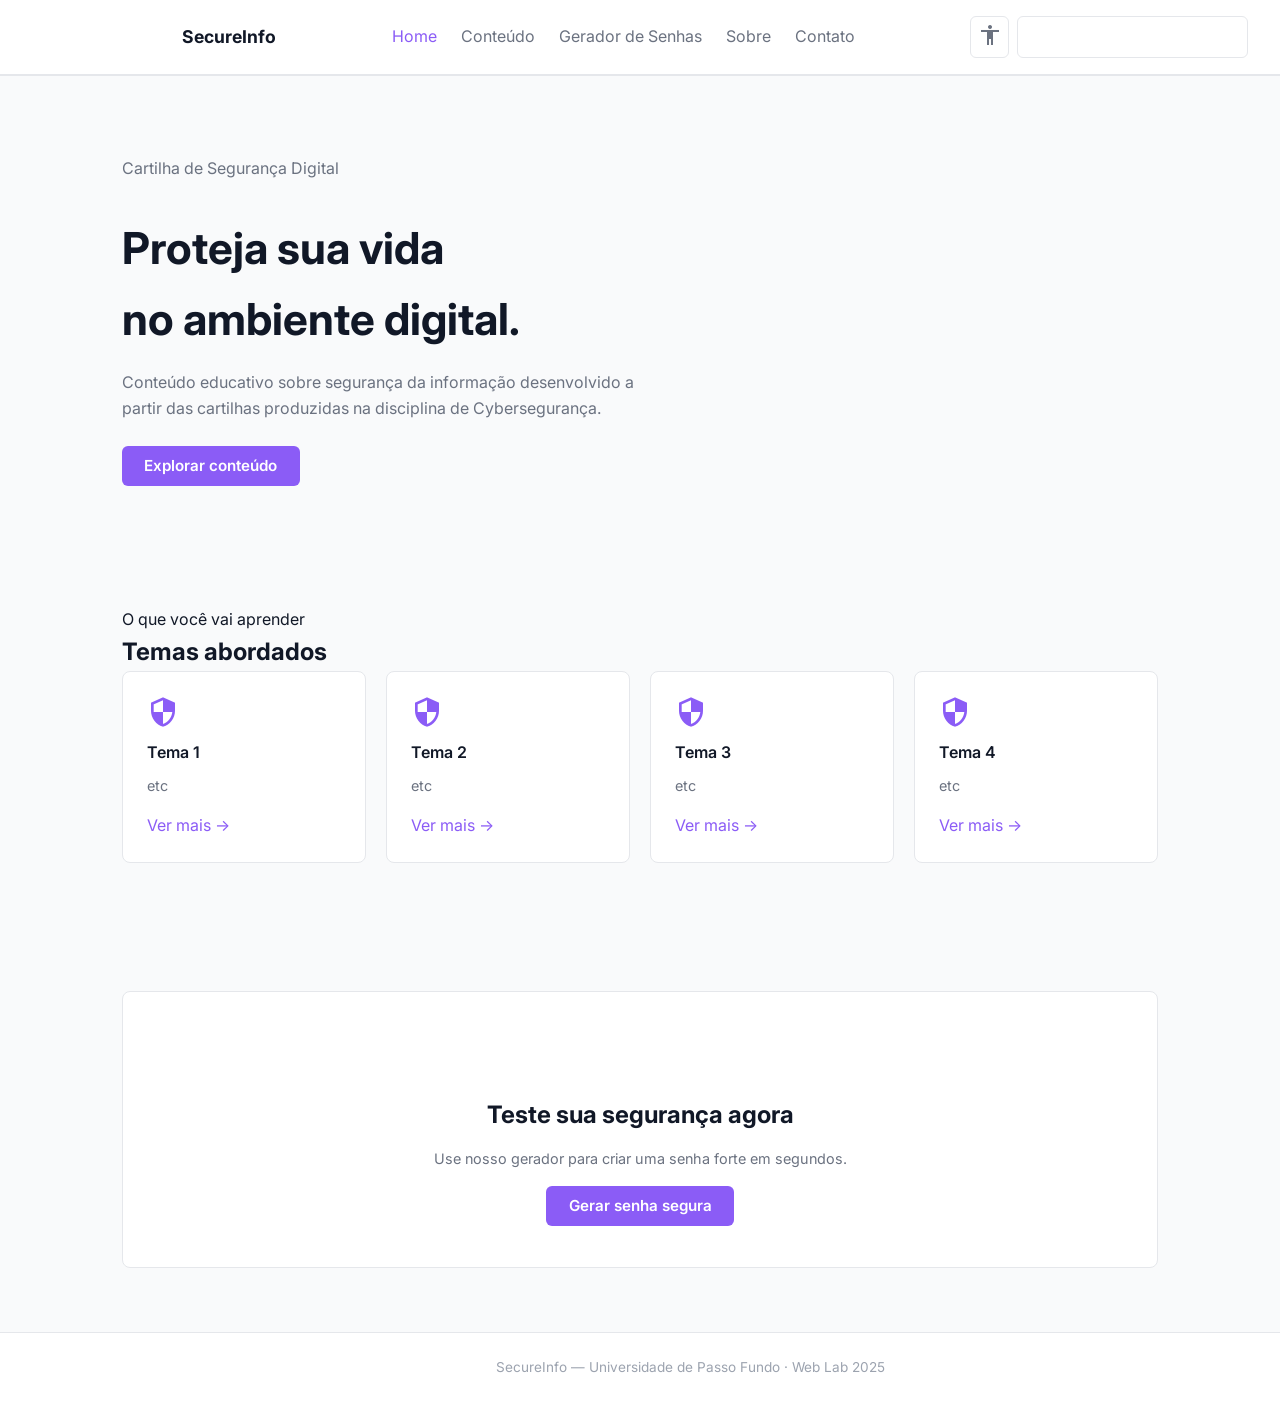
==== index.html @ 97a74489 "first commit" ====
<!DOCTYPE html>
<html lang="pt-BR" data-theme="light">
<head>
  <meta charset="UTF-8" />
  <meta name="viewport" content="width=device-width, initial-scale=1.0" />
  <title>SecureInfo — Segurança da Informação</title>

  <!-- CSS -->
  <link rel="stylesheet" href="css/themes.css" />
  <link rel="stylesheet" href="css/accessibility.css" />
  <link rel="stylesheet" href="css/style.css" />
</head>
<body>

  <!-- HEADER / NAVBAR -->
  <header>
    <nav>
      <a href="index.html" class="nav-logo">
        <span class="material-icons">shield</span>
        SecureInfo
      </a>

      <ul class="nav-links">
        <li><a href="index.html" class="active">Home</a></li>
        <li><a href="content1.html">Conteúdo</a></li>
        <li><a href="seguranca.html">Gerador de Senhas</a></li>
        <li><a href="sobre.html">Sobre</a></li>
        <li><a href="contato.html">Contato</a></li>
      </ul>

      <div class="nav-actions">
        <!-- tamanho de fonte -->
        <button
          id="btn-accessibility"
          class="btn-icon"
          title="Aumentar fonte"
          aria-label="Alternar tamanho da fonte"
        >
          <span class="material-icons">accessibility</span>
        </button>

        <!-- Dark / Light theme -->
        <button
          id="btn-theme"
          class="btn-icon"
          title="Alternar tema"
          aria-label="Alternar tema claro e escuro"
        >
          <span class="material-icons" id="theme-icon">dark_mode</span>
        </button>
      </div>
    </nav>
  </header>

  <!-- MAIN -->
  <main>

    <!-- HERO -->
    <section id="hero">
      <div class="container">
        <p class="section-label">Cartilha de Segurança Digital</p>
        <h1>Proteja sua vida<br>no ambiente digital.</h1>
        <p class="section-subtitle">
          Conteúdo educativo sobre segurança da informação desenvolvido a partir
          das cartilhas produzidas na disciplina de Cybersegurança.
        </p>
        <a href="content1.html" class="btn-primary">Explorar conteúdo</a>
      </div>
    </section>

    <!-- TÓPICOS -->
    <section id="topics">
      <div class="container">
        <p class="section-label">O que você vai aprender</p>
        <h2 class="section-title">Temas abordados</h2>

        <div class="topics-grid">

          <article class="card">
            <span class="material-icons card-icon">security</span>
            <h3>Tema 1</h3>
            <p>etc</p>
            <a href="content1.html">Ver mais →</a>
          </article>

          <article class="card">
            <span class="material-icons card-icon">security</span>
            <h3>Tema 2</h3>
            <p>etc</p>
            <a href="content1.html">Ver mais →</a>
          </article>

          <article class="card">
            <span class="material-icons card-icon">security</span>
            <h3>Tema 3</h3>
            <p>etc</p>
            <a href="content2.html">Ver mais →</a>
          </article>

          <article class="card">
            <span class="material-icons card-icon">security</span>
            <h3>Tema 4</h3>
            <p>etc</p>
            <a href="content2.html">Ver mais →</a>
          </article>

        </div>
      </div>
    </section>

    <!-- Seção gerador de senhas -->
    <section id="secao-senha">
      <div class="container">
        <div class="card">
          <span class="material-icons">password</span>
          <h2>Teste sua segurança agora</h2>
          <p>Use nosso gerador para criar uma senha forte em segundos.</p>
          <a href="seguranca.html" class="btn-primary">Gerar senha segura</a>
        </div>
      </div>
    </section>

  </main>

  <!-- FOOTER -->
  <footer>
    <div class="container">
      <p>
        <span class="material-icons" style="font-size:1rem;vertical-align:middle;">shield</span>
        SecureInfo — Universidade de Passo Fundo · Web Lab 2025
      </p>
    </div>
  </footer>

  <!-- JS -->
  <script src="js/theme.js"></script>
  <script src="js/accessibility.js"></script>

</body>
</html>
---- css/themes.css ----
/* THEMES.CSS — Dark / Light theme */

/* Light Theme (padrão) */
body {
  background-color: #F9FAFB;
  color: #111827;
}

body.dark {
  background-color: #0F1117;
  color: #F3F4F6;
}

/* Header */
header {
  background-color: #FFFFFF;
  border-bottom: 1px solid #E5E7EB;
}

body.dark header {
  background-color: #1A1D27;
  border-bottom: 1px solid #2D3148;
}

/* Cards */
.card {
  background-color: #FFFFFF;
  border: 1px solid #E5E7EB;
}

body.dark .card {
  background-color: #1E2130;
  border: 1px solid #2D3148;
}

/* Texto secundário */
.text-secondary {
  color: #6B7280;
}

body.dark .text-secondary {
  color: #9CA3AF;
}

/* Footer */
footer {
  background-color: #FFFFFF;
  border-top: 1px solid #E5E7EB;
  color: #9CA3AF;
}

body.dark footer {
  background-color: #1A1D27;
  border-top: 1px solid #2D3148;
}

/* Links de navegação */
.nav-links a {
  color: #6B7280;
}

body.dark .nav-links a {
  color: #9CA3AF;
}
---- css/accessibility.css ----
/* ACCESSIBILITY.CSS — Tamanho de fonte */

/* Tamanho padrão */
body {
  font-size: 16px;
}

/* Tamanho aumentado */
body.font-large {
  font-size: 20px;
}

body.font-large h1 { font-size: 2.5rem; }
body.font-large h2 { font-size: 2rem; }
body.font-large h3 { font-size: 1.5rem; }
body.font-large p  { font-size: 1.25rem; }
---- css/style.css ----
/* STYLE.CSS — Estilos gerais */

/* Google Fonts */
@import url('https://fonts.googleapis.com/css2?family=Inter:wght@400;600;700&display=swap');
@import url('https://fonts.googleapis.com/icon?family=Material+Icons');

/* Reset */
* {
  margin: 0;
  padding: 0;
  box-sizing: border-box;
}

body {
  font-family: 'Inter', sans-serif;
  line-height: 1.6;
}

a {
  text-decoration: none;
  color: #8B5CF6;
}

a:hover {
  color: #7C3AED;
}

/* ── Navbar ── */
nav {
  display: flex;
  align-items: center;
  justify-content: space-between;
  padding: 1rem 2rem;
  background-color: #FFFFFF;
  border-bottom: 1px solid #E5E7EB;
}

.nav-logo {
  font-size: 1.1rem;
  font-weight: 700;
  color: #111827;
  display: flex;
  align-items: center;
  gap: 0.4rem;
}

.nav-logo .material-icons {
  color: #8B5CF6;
}

.nav-links {
  display: flex;
  gap: 1.5rem;
  list-style: none;
}

.nav-links a {
  color: #6B7280;
}

.nav-links a:hover,
.nav-links a.active {
  color: #8B5CF6;
}

.nav-actions {
  display: flex;
  gap: 0.5rem;
}

.btn-icon {
  background: none;
  border: 1px solid #E5E7EB;
  border-radius: 6px;
  padding: 0.4rem;
  cursor: pointer;
  color: #6B7280;
}

.btn-icon:hover {
  color: #8B5CF6;
  border-color: #8B5CF6;
}

/* ── Container ── */
.container {
  max-width: 1100px;
  margin: 0 auto;
  padding: 0 2rem;
}

/* ── Seções ── */
section {
  padding: 4rem 0;
}

/* ── Botão principal ── */
.btn-primary {
  background-color: #8B5CF6;
  color: #fff;
  border: none;
  border-radius: 6px;
  padding: 0.65rem 1.4rem;
  font-size: 0.95rem;
  font-weight: 600;
  cursor: pointer;
}

.btn-primary:hover {
  background-color: #7C3AED;
  color: #fff;
}

/* ── Cards ── */
.card {
  background-color: #FFFFFF;
  border: 1px solid #E5E7EB;
  border-radius: 8px;
  padding: 1.5rem;
}

/* ── Hero ── */
#hero {
  padding: 5rem 0 4rem;
}

#hero h1 {
  font-size: 2.75rem;
  font-weight: 700;
  margin-bottom: 1rem;
}

#hero p {
  color: #6B7280;
  max-width: 520px;
  margin-bottom: 2rem;
}

/* ── Temas ── */
#temas h2 {
  font-size: 1.5rem;
  margin-bottom: 1.5rem;
}

.topics-grid {
  display: grid;
  grid-template-columns: repeat(4, 1fr);
  gap: 1.25rem;
}

.card .material-icons {
  color: #8B5CF6;
  font-size: 2rem;
  margin-bottom: 0.75rem;
  display: block;
}

.card h3 {
  font-size: 1rem;
  font-weight: 600;
  margin-bottom: 0.5rem;
}

.card p {
  font-size: 0.9rem;
  color: #6B7280;
  margin-bottom: 1rem;
}

/* ── Seção gerador de senhas ── */
#secao-senha .card {
  text-align: center;
  padding: 3rem 2rem;
}

#secao-senha .material-icons {
  font-size: 2.5rem;
  color: #8B5CF6;
  margin-bottom: 1rem;
  display: block;
}

#secao-senha h2 {
  font-size: 1.5rem;
  margin-bottom: 0.75rem;
}

#secao-senha p {
  color: #6B7280;
  margin-bottom: 1.5rem;
}

/* ── Footer ── */
footer {
  background-color: #FFFFFF;
  border-top: 1px solid #E5E7EB;
  text-align: center;
  padding: 1.5rem;
  font-size: 0.85rem;
  color: #9CA3AF;
}
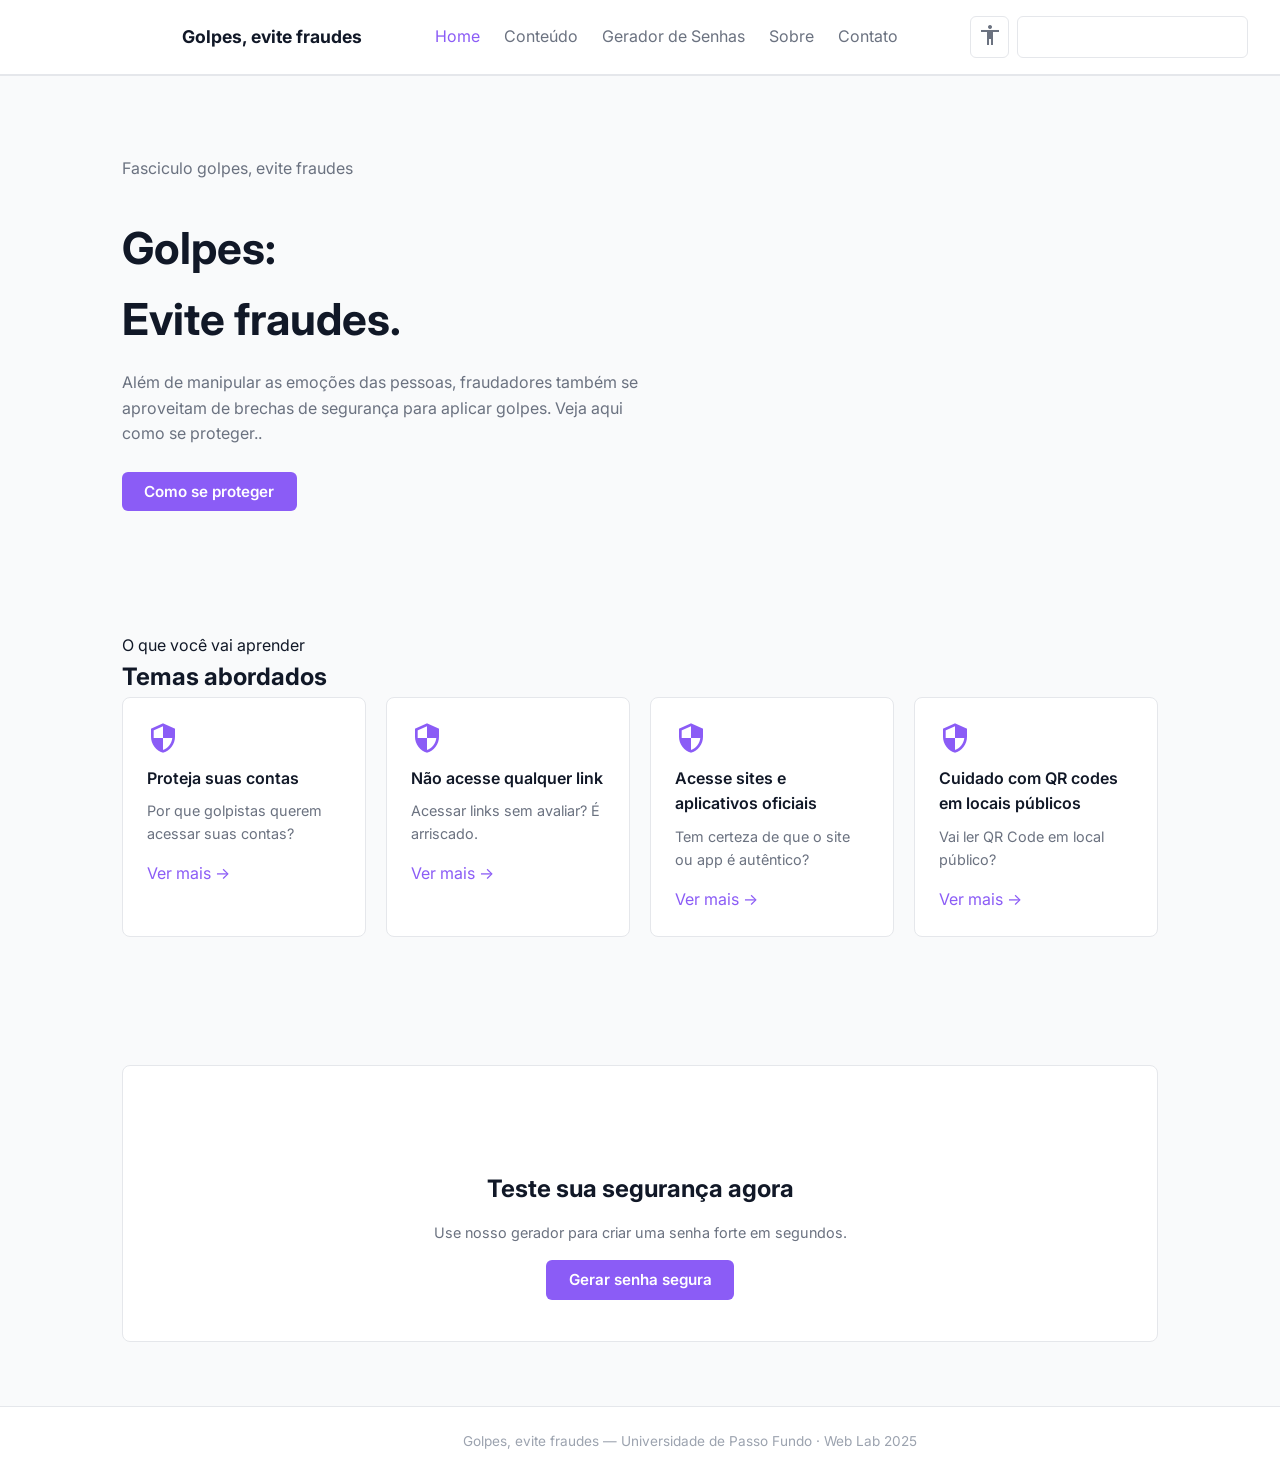
==== commit 8640deaa: "two" ====
--- a/index.html
+++ b/index.html
@@ -3,7 +3,7 @@
 <head>
   <meta charset="UTF-8" />
   <meta name="viewport" content="width=device-width, initial-scale=1.0" />
-  <title>SecureInfo — Segurança da Informação</title>
+  <title>Golpes - Evite fraudes</title>
 
   <!-- CSS -->
   <link rel="stylesheet" href="css/themes.css" />
@@ -17,7 +17,7 @@
     <nav>
       <a href="index.html" class="nav-logo">
         <span class="material-icons">shield</span>
-        SecureInfo
+        Golpes, evite fraudes
       </a>
 
       <ul class="nav-links">
@@ -58,13 +58,13 @@
     <!-- HERO -->
     <section id="hero">
       <div class="container">
-        <p class="section-label">Cartilha de Segurança Digital</p>
-        <h1>Proteja sua vida<br>no ambiente digital.</h1>
+        <p class="section-label">Fasciculo golpes, evite fraudes</p>
+        <h1>Golpes:<br>Evite fraudes.</h1>
         <p class="section-subtitle">
-          Conteúdo educativo sobre segurança da informação desenvolvido a partir
-          das cartilhas produzidas na disciplina de Cybersegurança.
+          Além de manipular as emoções das pessoas, fraudadores também se aproveitam de brechas de segurança
+          para aplicar golpes. Veja aqui como se proteger..
         </p>
-        <a href="content1.html" class="btn-primary">Explorar conteúdo</a>
+        <a href="content1.html" class="btn-primary">Como se proteger</a>
       </div>
     </section>
 
@@ -78,30 +78,30 @@
 
           <article class="card">
             <span class="material-icons card-icon">security</span>
-            <h3>Tema 1</h3>
-            <p>etc</p>
+            <h3>Proteja suas contas</h3>
+            <p>Por que golpistas querem acessar suas contas? </p>
             <a href="content1.html">Ver mais →</a>
           </article>
 
           <article class="card">
             <span class="material-icons card-icon">security</span>
-            <h3>Tema 2</h3>
-            <p>etc</p>
-            <a href="content1.html">Ver mais →</a>
-          </article>
-
-          <article class="card">
-            <span class="material-icons card-icon">security</span>
-            <h3>Tema 3</h3>
-            <p>etc</p>
+            <h3>Não acesse qualquer link</h3>
+            <p>Acessar links sem avaliar? É arriscado.</p>
             <a href="content2.html">Ver mais →</a>
           </article>
 
           <article class="card">
             <span class="material-icons card-icon">security</span>
-            <h3>Tema 4</h3>
-            <p>etc</p>
-            <a href="content2.html">Ver mais →</a>
+            <h3>Acesse sites e aplicativos oficiais</h3>
+            <p>Tem certeza de que o site ou app é autêntico?</p>
+            <a href="content3.html">Ver mais →</a>
+          </article>
+
+          <article class="card">
+            <span class="material-icons card-icon">security</span>
+            <h3>Cuidado com QR codes em locais públicos</h3>
+            <p>Vai ler QR Code em local público? </p>
+            <a href="content4.html">Ver mais →</a>
           </article>
 
         </div>
@@ -127,7 +127,7 @@
     <div class="container">
       <p>
         <span class="material-icons" style="font-size:1rem;vertical-align:middle;">shield</span>
-        SecureInfo — Universidade de Passo Fundo · Web Lab 2025
+        Golpes, evite fraudes — Universidade de Passo Fundo · Web Lab 2025
       </p>
     </div>
   </footer>
--- a/css/style.css
+++ b/css/style.css
@@ -198,4 +198,105 @@
   padding: 1.5rem;
   font-size: 0.85rem;
   color: #9CA3AF;
+}
+
+
+#secao-senha .password-wrapper {
+  margin: 1.5rem 0;
+}
+
+#password-display {
+  width: 100%;
+  max-width: 400px;
+  padding: 0.8rem;
+  font-size: 1.2rem;
+  text-align: center;
+  border: 1px solid #E5E7EB;
+  border-radius: 6px;
+  font-family: monospace; 
+  background-color: #F9FAFB;
+  color: #111827;
+}
+
+/* ── estilo da pagina do grupo team ── */
+.team-grid {
+  display: grid;
+  grid-template-columns: repeat(auto-fit, minmax(250px, 1fr));
+  gap: 2rem;
+}
+
+.team-card {
+  text-align: center;
+  padding: 2.5rem 1.5rem;
+}
+
+.avatar-container {
+  margin-bottom: 1.5rem;
+}
+
+.team-img {
+  width: 130px;
+  height: 130px;
+  border-radius: 50%; /* deixa a foto redonda */
+  object-fit: cover;  /* evita a foto ficar distorcida */
+  border: 3px solid #8B5CF6; /* borda da cor do site */
+}
+
+.team-card h3 {
+  font-size: 1.2rem;
+  color: #111827;
+  margin-bottom: 0.25rem;
+}
+
+
+
+.team-description {
+  font-size: 0.9rem;
+  color: #6B7280;
+  line-height: 1.5;
+}
+
+/* ── estilo pagina contato  ── */
+.contact-card-form {
+  max-width: 600px;
+  margin: 0 auto; 
+}
+
+.form-group {
+  margin-bottom: 1.5rem;
+  text-align: left;
+}
+
+.form-group label {
+  display: block;
+  font-size: 0.9rem;
+  font-weight: 600;
+  color: #111827;
+  margin-bottom: 0.5rem;
+}
+
+.form-group input,
+.form-group textarea {
+  width: 100%;
+  padding: 0.75rem;
+  border: 1px solid #E5E7EB;
+  border-radius: 6px;
+  font-family: inherit;
+  font-size: 0.95rem;
+  background-color: #F9FAFB;
+  color: #111827;
+  transition: border-color 0.2s ease, box-shadow 0.2s ease;
+}
+
+.form-group input:focus,
+.form-group textarea:focus {
+  outline: none;
+  border-color: #8B5CF6;
+  box-shadow: 0 0 0 3px rgba(139, 92, 246, 0.15);
+}
+
+#form-contato .btn-primary {
+  width: 100%;
+  display: block;
+  text-align: center;
 }
